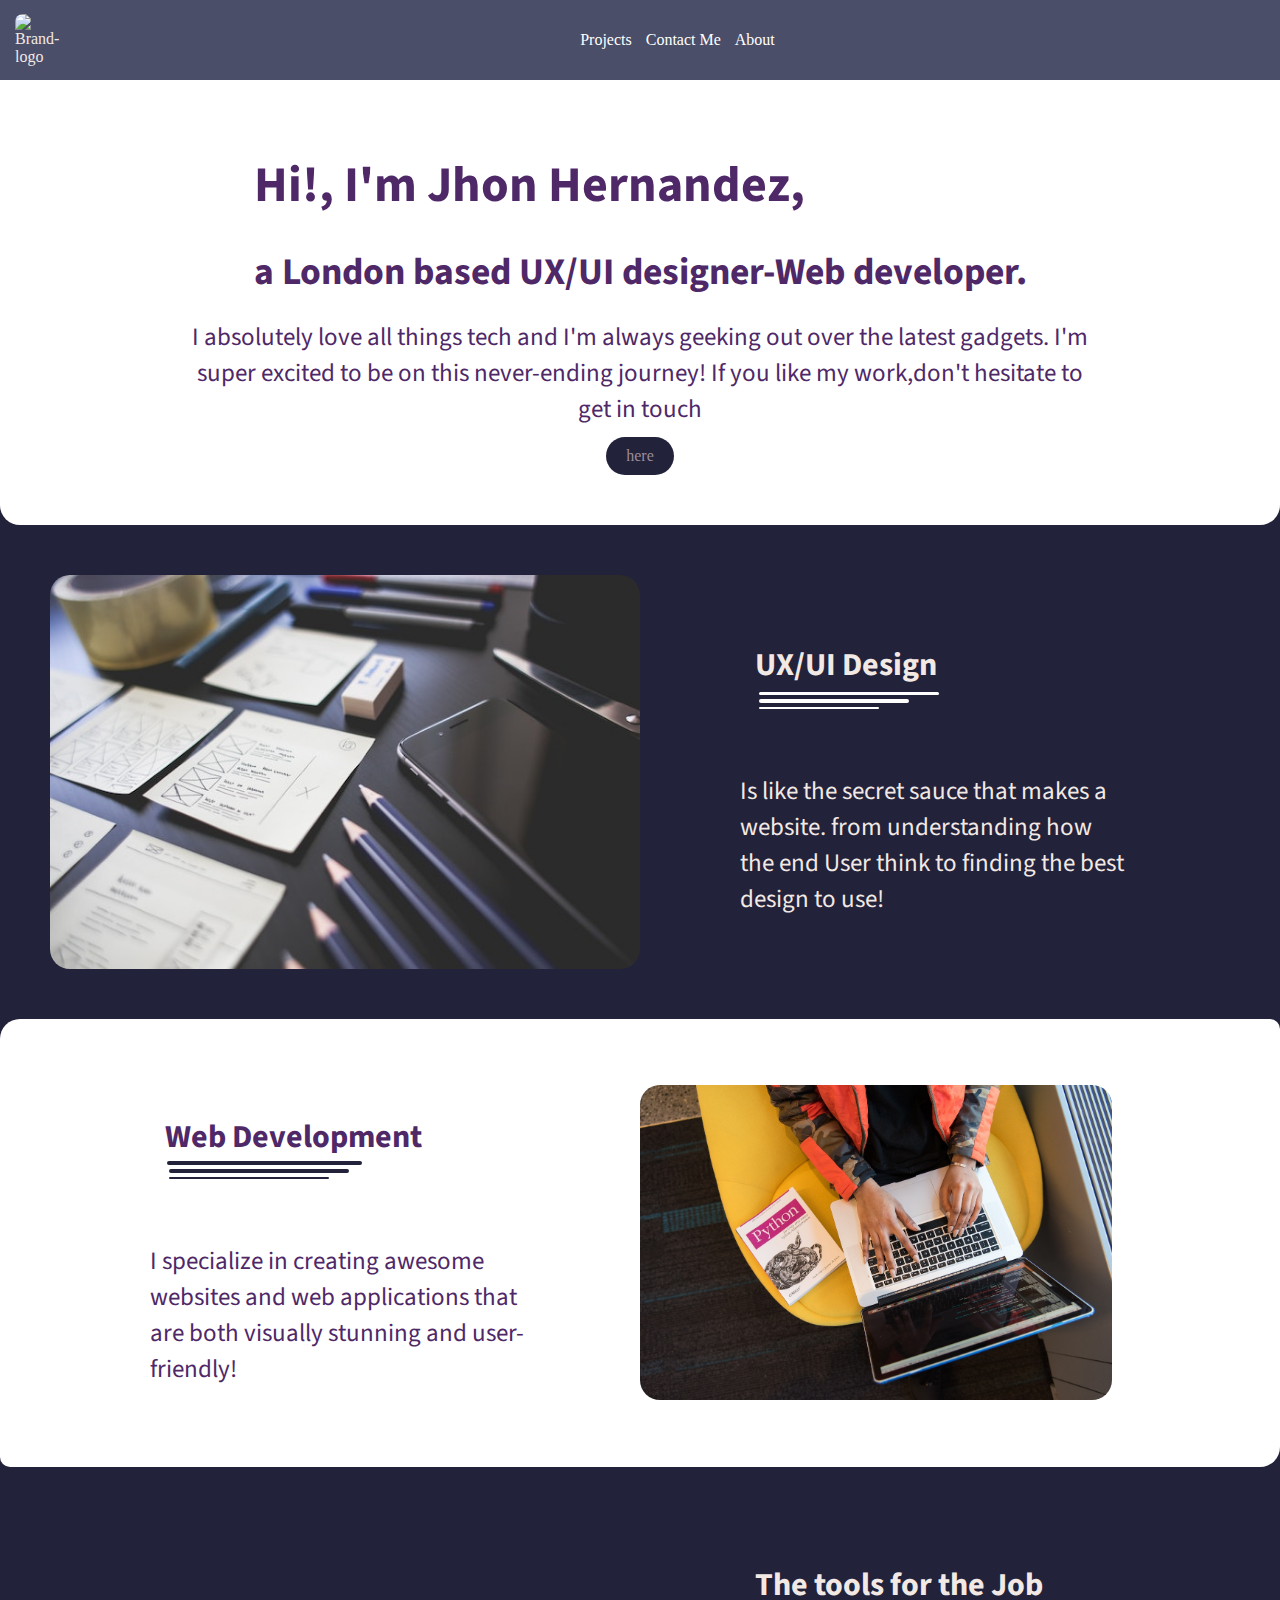
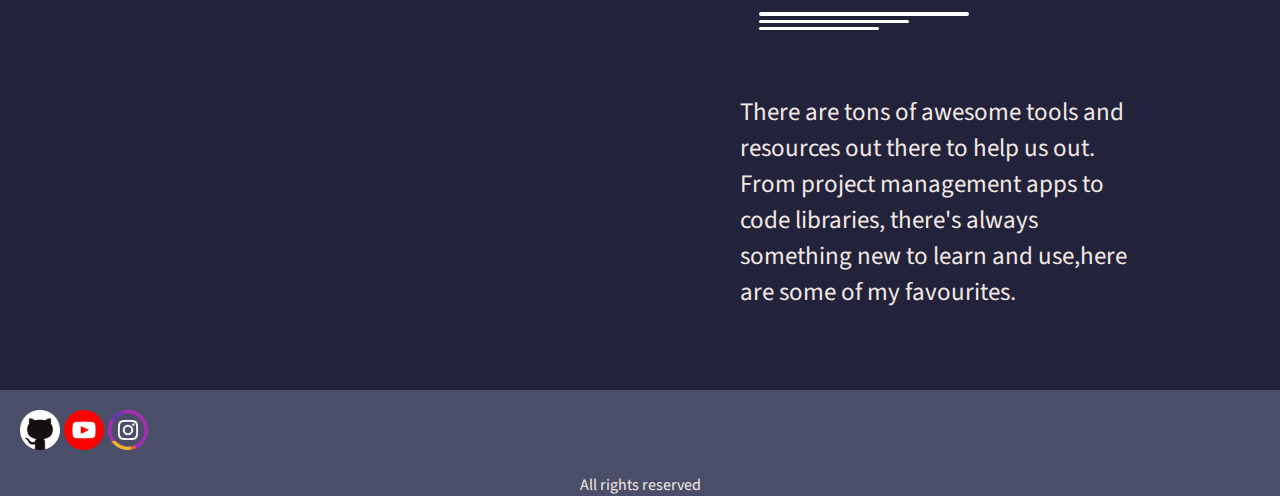
==== index.html @ f1f1e162 "Github Link update" ====
<!DOCTYPE html>
<html lang="en">

<head>

    <meta charset="UTF-8">
    <!-- <meta http-equiv="X-UA-Compatible" content="IE=edge"> -->
    <meta name="viewport" content="width=device-width, initial-scale=1.0">
    <title>Jhon's Portfolio</title>
    <link rel="stylesheet" href="style.css">
    <link rel="preconnect" href="https://fonts.googleapis.com">
    <link rel="preconnect" href="https://fonts.gstatic.com" crossorigin>
    <link
        href="https://fonts.googleapis.com/css2?family=Fira+Sans+Extra+Condensed:wght@700&family=Open+Sans:wght@400;600;700&family=Playfair+Display:wght@600&family=Source+Sans+Pro:wght@400;600&display=swap"
        rel="stylesheet">


        <link rel="preconnect" href="https://fonts.googleapis.com">
        <link rel="preconnect" href="https://fonts.gstatic.com" crossorigin>
        <link
            href="https://fonts.googleapis.com/css2?family=Fira+Sans+Extra+Condensed:wght@700&family=Open+Sans:wght@400;600;700&family=Playfair+Display:wght@600&family=Roboto+Serif:opsz,wght@8..144,300&family=Source+Sans+Pro:wght@400;600&display=swap"
            rel="stylesheet">
    <script src="https://kit.fontawesome.com/8a61adb854.js" crossorigin="anonymous"></script>
</head>

<body>
    <nav class="nav-bar">
    <div class="left">
        <img class ="logo"src="Resources/logo-white.png" class="brand-logo" alt="Brand-logo">
    </div>
    <div class="middle ">
        <a href="projects.html" class="nav-item">Projects</a>
        <a href="contactme.html" class="nav-item">Contact Me</a>
        <a href="" class="nav-item">About</a>
    </div>
                                <div class="right" id="burguer">
                                    <img class="burguer-closed" id="open"src="Resources/menu-square.png" alt="open-menu">
                                    <img class="burguer-open" id="close"src="Resources/x-mark-square.png" alt="open-menu">

                                </div>
</nav>
                                            <a href="projects.html" class="nav-item-burguer">Projects</a>
                                            <a href="contactme.html" class="nav-item-burguer">Contact Me</a>
                                            <a href="" class="nav-item-burguer">About</a>

    <section class="hero">
        <!-- <nav class="nav-bar">
            <div class="left">
             <img src="Resources/logo-1.png" class="brand-logo" alt="Brand-logo">
            </div>
            <div class="middle ">
                <a href="projects.html" class="nav-item">Projects</a>
                <a href="contactme.html" class="nav-item">Contact Me</a>
                <a href="" class="nav-item">About</a>
            </div>

        </nav> -->
        <!-- <video src="Resources/video3.mp4" autoplay loop></video> -->
        <div class="hero-heading">
        <h1 class="name">Hi!, I'm Jhon Hernandez,</h1>
        <h2 class="intro">a  London based UX/UI designer-Web developer.</h2></div>
        <p class="medium-text hidden-mobile">I absolutely love all things tech and I'm always geeking out over the latest gadgets. I'm super excited to be on this never-ending
        journey!

            <!-- Hi, my name is Jhon Hernandez, I was born in Colombia, raised in Italy and Spain(no, I don't have an accent)

            I am now based in London. My main focus is Web development(make stuff work!) and UX/UI(what's the best way
            to make
            stuff!).
 -->
            If you like my work,don't hesitate to get in touch</p>
        <a class="form-btn" href="contactme.html">here</a>
    </section>
        <section class="ux-ui">
            <div class="left-pic div1">
                <img src="Resources/UxUi.jpg" class="expand"alt="UX/UI picture" data-set="animation">
            </div>
            <div class="text-1 div2">
                <h1 class="ux-title">UX/UI Design<span class="outline"></span>
                    <span class="outline-2"></span><span class="outline-3"></span>
</h1>
                <p class="small-text">Is like the secret sauce that makes a website. from understanding how the  end User  think to 
                    finding the best design to use!</p>
            </div>
        </section>
<section class="wd">
        <div class="right-pic div3">
            <img src="Resources/WebDev.jpg"class="srink" alt="Web Development picture" data-set="animation">
        </div>
        <div class="text-1 div4">
            <h1 class="web-title">Web Development<span class="outline-4"></span>
            <span class="outline-5"></span><span class="outline-6"></span></h1>
            <p class="small-text">I specialize in creating awesome websites and web applications that are both visually stunning and user-friendly!</p>
        </div>
    </section>
    <section class="skills">
        <div class="carrousel fa-4x div6">
            <div class="carrousel">
                <i class="fa-brands fa-html5 carrousel-icons"></i>
                <i class="fa-brands fa-css3-alt carrousel-icons"></i>
                <i class="fa-brands fa-js carrousel-icons"></i>
            </div>
            <div class="carrousel">
                <!-- <img src="" alt="Canva Software"> -->
                <!-- <img src="" alt="Miro Software"> -->
                <i class="fa-brands fa-figma carrousel-icons"></i>
            </div>
            <div class="carrousel">
                <i class="fa-brands fa-bootstrap carrousel-icons"></i>
                <i class="fa-brands fa-node  carrousel-icons"></i>
                <!-- <img src="" alt="Tailwind Library"> -->
            </div>
        </div>
        <div class="text-1 div5">
            <h1 class="tech-title">The tools for the Job<span class="outline-7"></span>
            <span class="outline-2"></span><span class="outline-3"></span></h1>
            <p class="small-text">There are tons of awesome tools and resources out there to help us out. From project management apps to code libraries, 
             there's always something new to learn and use,here are some of my favourites.</p>

        </section>
            <button class="to-top" id="scroll-up" title="Go to Top" onclick="topFunction()" type="button"><i class="fa-solid fa-arrow-up fa-xs"></i></button>
    <footer>
        <div class="external-links fa-2x">
            <a href="https://github.com/Jhona21"><img class="icons" src="Resources/github.png" alt="github profile"></a>
            <a href="http://"><img class="icons"src="Resources/youtube.png" alt="youtube channel"></a>
            <a href="http://"><img class="icons" src="Resources/instagram.png" alt="instagram profile"></a>
        </div>
        <div class="rights">
            <p>All rights reserved</p>
        </div>
        <div>
    </footer>
    <script src="script.js"></script>
</body>

</html>
---- style.css ----
/* toDo */
/* fix project view layout as well as the form layout(look for pictures for the form.) */
:root {
    /* primary colours */
    --dark-purple-background-color: #22223B;
    --light-purple-hover-color: #4A4E69;
    --dark-beige-links-color: #9A8C98;
    --light-beige-hover-color: #C9ADA7;
    --light-paraghraph-color: #F2E9E4;

    /* Secondary Colours */
    --animation-purlple-color: #4F2867;
    --white-color: #FFFFFF;

    --small-font:20px;
    --mobile-font:18px;
    --large-font:25px;
}

/* Main Styles */
* {
    margin: 0;
    padding: 0;
    box-sizing: border-box;
}

body {
    background-color: var(--dark-purple-background-color);
    color: var(--light-paraghraph-color);
}

/* -------------------- */
.nav-bar {
    flex-direction: row;
    align-items: center;
    height: 80px;
    display: flex;
    width: 100%;
    background-color: var(--light-purple-hover-color);
}

.navbar-2 {
    background-color: var(--light-purple-hover-color);
}

.logo {
    max-width: 60px;
    max-height: 60px;
    border-radius: 8px;
    margin: 5px 0 5px 15px;
}

.middle {
    margin: auto;
}
.nav-item-burguer{
    display: none;
}
.nav-item {
    color: var(--white-color);
    transition: 1s;
    z-index: 1;
    padding: 5px;
}

.nav-item:hover {
    color: var(--dark-purple-background-color);
}

.left {
    justify-content: space-around;
    align-items: center;
}

.left-pic img {
    width: 100%;
    height: 80px;
}

.right {
            align-items: center;
    display: none;
    width: 80px;
}

.burguer-open {
    opacity: 0;
    position: absolute;
    top: 16;
    left: 300;
}
.burguer-closed,
.burguer-open {
    height: 50px;
    transition: 0.5s;
}
.hidden {
    display: none;
}

.show-mobile {
    display: none;
}
.hide-mobile{
opacity: 1;}
.to-top {
    display: none;
    position: fixed;
    bottom: 20px;
    right: 30px;
    z-index: 99;
    border: none;
    outline: none;
    background-color: red;
    color: white;
    cursor: pointer;
    padding: 15px;
    border-radius: 10px;
    font-size: 18px;
}

.external-links {
    margin: 20px;
}

.icons {
    max-width: 40px;
}

.spacer {
    margin: auto;
    /* padding: 20px 204px */
}

footer {
    display: flex;
    background-color: var(--light-purple-hover-color);
    padding: 0px;
    flex-direction: column;
}

.rights {
    display: inline-block;
    margin: auto;
    text-align: center;
}

.outline {
    display: block;
    background-color: var(--white-color);
    margin: 4px;
    padding: 1.8px;
    max-width: 180px;
    border-radius: 40px;
}

.outline-2 {
    display: block;
    background-color: var(--white-color);
    margin: 4px;
    padding: 1.6px;
    max-width: 150px;
    border-radius: 40px;
}

.outline-3 {
    display: block;
    background-color: var(--white-color);
    margin: 4px;
    padding: 1.2px;
    max-width: 120px;
    border-radius: 40px;
}

.outline-4 {
    display: block;
    background-color: var(--dark-purple-background-color);
    margin: 1.8px;
    padding: 2px;
    max-width: 195px;
    border-radius: 40px;
}

.outline-5 {
    display: block;
    background-color: var(--dark-purple-background-color);
    margin: 4px;
    padding: 1.6px;
    max-width: 180px;
    border-radius: 40px;
}

.outline-6 {
    display: block;
    background-color: var(--dark-purple-background-color);
    margin: 4px;
    padding: 1.2px;
    max-width: 160px;
    border-radius: 40px;
}

.outline-7 {
    display: block;
    background-color: var(--white-color);
    margin: 4px;
    padding: 2px;
    max-width: 210px;
    border-radius: 40px;
}

/* Index-Styles */


a {
    text-decoration: none;
    color: var(--dark-beige-links-color);
}

section {
    display: grid;
    grid-template-columns: 0.5fr 0.5fr;
    grid-column-gap: 0px;
    padding: 50px;
    align-items: center;
    justify-items: center;
}

.div1 {
    grid-area: 1 / 1 / 2 / 2;
}

.div2 {
    grid-area: 1 / 2 / 2 / 3;
}

.div3 {
    grid-area: 2 / 2 / 3 / 3;
}

.div4 {
    grid-area: 2 / 1 / 3 / 2;
}

h1,
h2 {
    padding: 5px;
    margin: 15px;
    font-family: 'Fira Sans Extra Condensed', sans-serif;
    font-family: 'Open Sans', sans-serif;
    font-family: 'Playfair Display', serif;
    font-family: 'Source Sans Pro', sans-serif;
}

.name,
.intro {
    /* margin: 0px auto; */
}

.web-title,
.ux-title,
.tech-title {
    margin-bottom: 50px;
    display: block;
}

p {
    font-family: 'Fira Sans Extra Condensed', sans-serif;
    font-family: 'Open Sans', sans-serif;
    font-family: 'Playfair Display', serif;
    font-family: 'Roboto Serif', serif;
    font-family: 'Source Sans Pro', sans-serif;
}

.hero {
    display: flex;
    flex-direction: column;
    align-items: center;
    margin: auto;
    padding-bottom: 50px;
    background-color: var(--white-color);
    color: var(--animation-purlple-color);
    gap: 0;
    border-radius: 0 0 20px 20px;
}

.hero-heading {
    font-size:var(--large-font);
}
.form-btn{
    background-color: var(--dark-purple-background-color);
    padding: 10px 20px;
    border-radius: 20px;
    margin: 10px 0 0 0;
}
.ux-ui {
    background-color: var(--dark-purple-background-color);
}

.wd {
    background-color: var(--white-color);
    color: var(--animation-purlple-color);
    border-radius: 20px 10px 20px 10px;
}

.small-text, .small-text-2 {
    max-width: 400px;
    padding: 5px;
    text-indent: 0;
    font-size: var(--large-font);
}

.small-text-2{
    
}

.medium-text {
    max-width: 900px;
    text-align: center;
    /* margin: auto; */
font-size: var(--large-font);}

.left-pic img,
.right-pic img {
    border-radius: 20px;
    /* max-width: 100%; */
    height: auto;
    display: block;
    /* margin: 5px auto 5px auto; */
}

.srink:hover,.expand:hover{
    opacity: 0.9;
}

.text-1 {
    margin: 25px;
}

.carrousel {
    display: inline-block;
    align-items: center;
    justify-content: center;
    padding: 25px;
    height: auto;
    display: block;
    margin: 5px auto 5px auto;
    animation-direction: alternate;
}

.carrousel-icons {
    position: relative;
    z-index: 1;
    animation: left linear 2s infinite;
}



@keyframes right {
    0%{
        left: 0px;
        top: 0px;
    }

    50% {
        top: 5px;
    }

    100% {
        left: 0px;
        top: 0px;
    }
}

@keyframes left {
    0% {
            left: 0px;
            top: 0px;
        }
    
        50% {
            top: 5px;
        }
    
        100% {
            left: 0px;
            top: 0px;
        }
}


/* create a keyframe for the outlines to right animation, it has to be smooth. */
.red {
    color: red;
}

.black {
    color: black;
}

.srink {
    width: 80%;
}

.expand {
    width: 80%;
}

/* ------- */

/* Contact-Styles */
.contact-grid {
    margin: 20px;
    display: grid;
    grid-template-columns: repeat(2, 1fr);
    grid-template-rows: 1fr;
    grid-column-gap: 0px;
    grid-row-gap: 0px;
}

.contact-me-layout {
    min-height: 100vh;
    min-height: 100dvh;
    display: grid;
    grid-template-rows: auto 1fr auto;
}

.form {
    display: grid;
    grid-template-columns: 1fr;
    grid-template-rows: repeat(4, 1fr);
    grid-row-gap: 20px;
    /* max-width: 700px; */
    /* border: 1px solid red; */
}

label {
    display: block;
    margin: 0 0 5px 20px;
    /* margin: 50px; */
}

.client-input {
    margin: auto 0;
    width: 100%;
}

input {
    width: 100%;
    border-radius: 15px;
    padding: 20px;
}

textarea {
    width: 80%;
    height: 100px;
    padding: 20px;
    border-radius: 20px;
}

.project-grid {
    display: grid;
    grid-template-columns: 0.5fr 1fr;
    grid-template-rows: 400px;
    column-gap: 10px;
    row-gap: 10px;
    margin: 20px;
}

.form input::placeholder {
    padding: 10px;
}

.form textarea::placeholder {
    padding-left: 10px;
}

.submit-btn {
    max-width: 250px;
    max-height: 50px;
    border-radius: 25px;
    margin: 20px 0;
}

/* when found the gif img, try the styles below */
/* gif-img{
    width:100%;
    height:0;
    padding-bottom:75%;
    position:relative;
    border-radius: 25px;
} */
/* ------------------------------- */
.project-pic {
    padding: 25px;
    margin: 25px;
}

.project-pic img {
    max-width: 500px;
    border-radius: 25px;
}

.text-2 {
    padding: 20px;
    margin: auto;
    /* max-width: 500px; */
}

@media (max-width: 950px) {
    section {
        padding: 25px;
        display: grid;
        grid-template-columns: 0.5fr 0.5fr;
    }

    .project-grid {
        display: grid;
        grid-template-rows: 400px;
        column-gap: 10px;
        row-gap: 10px;
        margin: 20px;
    }

    .show-mobile {
        display: none;
    }

    .project-pic img {
        max-width: 400px;
        border-radius: 25px;
    }

    .left-pic img,
    .right-pic img {
        border-radius: 20px;
        max-width: 350px;
        height: auto;
        display: block;
    }

    .text-2 {
        padding: 50px;
        margin-top: 0;
    }

    .to-top {
        display: none;
    }

    .carrousel {
        padding: 10px;
    }
}

@media (max-width: 770px) {
    section.hero {
        gap: 0;
    }

    .hero h1 {
        margin-bottom: 0;
    }

    .hero h2 {
        margin-top: 0;
    }

    section {
        padding: 25px;
        grid-template-columns: 1fr;
        gap: 0.9rem;
    }

    .div1 {
        grid-area: 2 / 1 / 3 / 2;
    }

    .div2 {
        grid-area: 1 / 1 / 2 / 2;
    }

    .div4 {
        grid-area: 2 / 1 / 4 / 2;
    }

    .div3 {
        grid-area: 4 / 1 / 5 / 2;
    }

    .div6 {
        grid-area: 6 / 1 / 7 / 2;
    }

    .div5 {
        grid-area: 5 / 1 / 1 / 2;
    }

    .to-top {
        display: none;
    }

    .outline {
        display: block;
        background-color: var(--white-color);
        margin: 4px auto;
        padding: 1.8px;
        max-width: 180px;
        border-radius: 40px;
    }

    .outline-2 {
        display: block;
        background-color: var(--white-color);
        margin: 4px auto;
        padding: 1.6px;
        max-width: 150px;
        border-radius: 40px;
    }

    .outline-3 {
        display: block;
        background-color: var(--white-color);
        margin: 4px auto;
        padding: 1.2px;
        max-width: 120px;
        border-radius: 40px;
    }

    .outline-4 {
        display: block;
        background-color: var(--dark-purple-background-color);
        margin: 4px auto;
        padding: 2px;
        max-width: 195px;
        border-radius: 40px;
    }

    .outline-5 {
        display: block;
        background-color: var(--dark-purple-background-color);
        margin: 4px auto;
        padding: 1.6px;
        max-width: 180px;
        border-radius: 40px;
    }

    .outline-6 {
        display: block;
        background-color: var(--dark-purple-background-color);
        margin: 4px auto;
        padding: 1.2px;
        max-width: 160px;
        border-radius: 40px;
    }

    .outline-7 {
        display: block;
        background-color: var(--white-color);
        margin: 4px auto;
        padding: 2px;
        max-width: 210px;
        border-radius: 40px;
    }

    .left-pic img,
    .right-pic img {
        border-radius: 20px;
        width: 100%;
        height: 100%;
        display: block;
        margin: 5px auto 5px auto;
        padding: 5px;
    }

    .hidden-mobile {
        display: none;
    }

    .carrousel {
        max-height: 200px;
    }

    .project-grid {
        display: grid;
        grid-template-columns: 50% 50%;
        grid-template-rows: 200px;
        column-gap: 10px;
        row-gap: 10px;
        margin: 20px;
    }

    .project-pic {
        padding: 25px;
        margin: 25px;
    }

    .project-pic img {
        max-width: 250px;
        border-radius: 25px;
    }

    .small-text {
        max-width: 100%;
        padding: 5px;
    }

    .text-1 {
        margin: 15px;
        text-align: center;
    }

    .text-2 {
        padding: 50px;
        margin-top: 0;
    }

    .contact-grid {
        margin: 20px;
        display: grid;
        grid-template-columns: repeat(1, 1fr);
        grid-template-rows: 1fr;
        grid-column-gap: 0px;
        grid-row-gap: 0px;
    }

    .carrousel {
        padding: 0;
    }
    .skills{
        margin: 50px 20px;
    }
}

@media (max-width: 500px) {

    input {
        width: 100%;
        height: 22%;
    }

    .nav-bar {
        justify-content: space-between;
    }
    .show{
        display: block;
        text-align: center;
        padding: 8px;
        color:var(--white-color);
    }

  .nav-item-burguer:hover {
        background-color: var(--dark-beige-links-color);
    }

    .middle {
        display: none;
    }

    .right {
        display: flex;
    }

    .form {
        grid-row-gap: 10px;
    }

    textarea {
        width: 100%;
    }

    .contact-grid {
        align-content: center;
    }

    .client-input {
        width: 100%;
        margin: 0;
    }

    .text-2 {
        padding: 30px;
    }

    .small-text {
        text-align: center;
    }

    .gif-img {
        display: none;
    }

    .submit-btn {
        padding: 10px;
        max-width: 100%;
    }

    .web-title,
    .ux-title,
    .tech-title {
        margin-bottom: 30px;
    }

    .outline {
        display: block;
        background-color: var(--white-color);
        margin: 4px auto;
        padding: 1.8px;
        max-width: 180px;
        border-radius: 40px;
    }

    .outline-2 {
        display: block;
        background-color: var(--white-color);
        margin: 4px auto;
        padding: 1.4px;
        max-width: 150px;
        border-radius: 40px;
    }

    .outline-3 {
        display: block;
        background-color: var(--white-color);
        margin: 4px auto;
        padding: 1.2px;
        max-width: 120px;
        border-radius: 40px;
    }

    .outline-4 {
        display: block;
        background-color: var(--dark-purple-background-color);
        margin: 4px auto;
        padding: 2px;
        max-width: 195px;
        border-radius: 40px;
    }

    .outline-5 {
        display: block;
        background-color: var(--dark-purple-background-color);
        margin: 4px auto;
        padding: 1.6px;
        max-width: 180px;
        border-radius: 40px;
    }

    .outline-6 {
        display: block;
        background-color: var(--dark-purple-background-color);
        margin: 4px auto;
        padding: 1.2px;
        max-width: 160px;
        border-radius: 40px;
    }

    .outline-7 {
        display: block;
        background-color: var(--white-color);
        margin: 4px auto;
        padding: 2px;
        max-width: 210px;
        border-radius: 40px;
    }

    .to-top {
        display: none;
    }
}
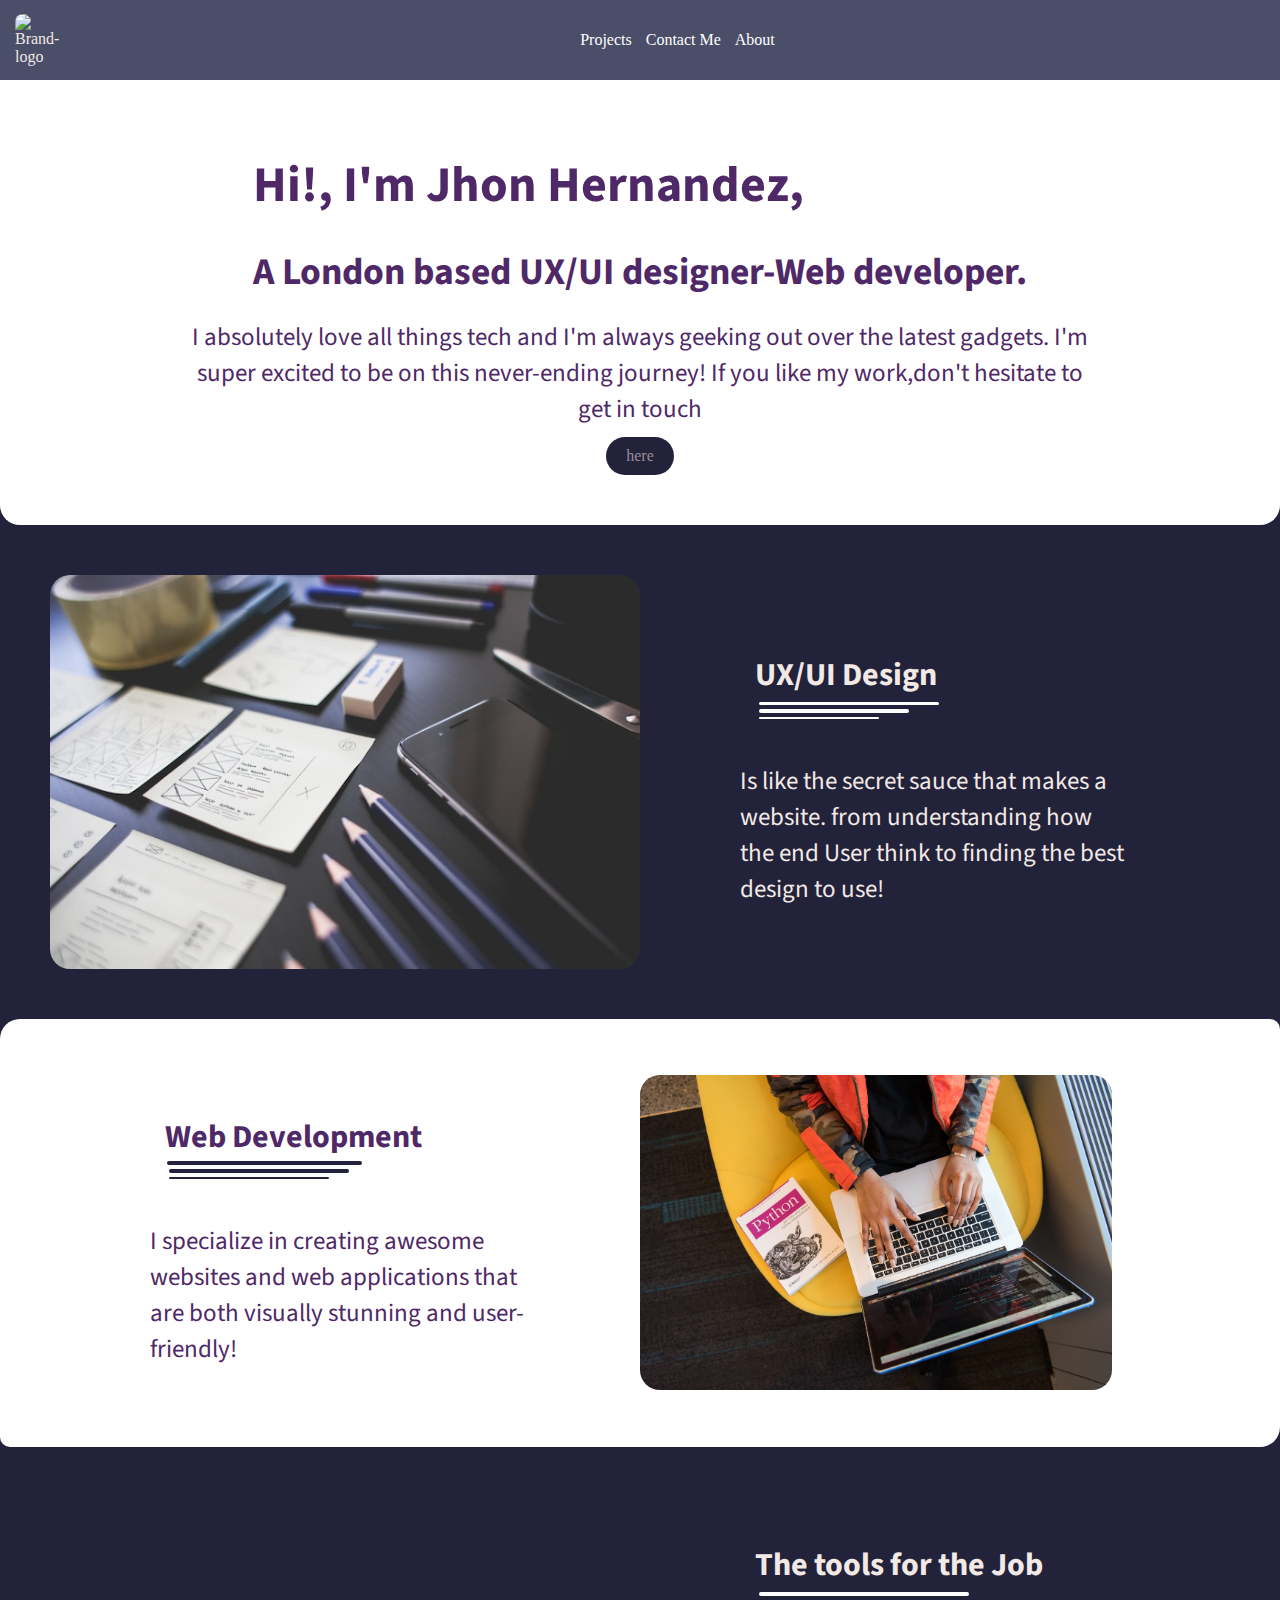
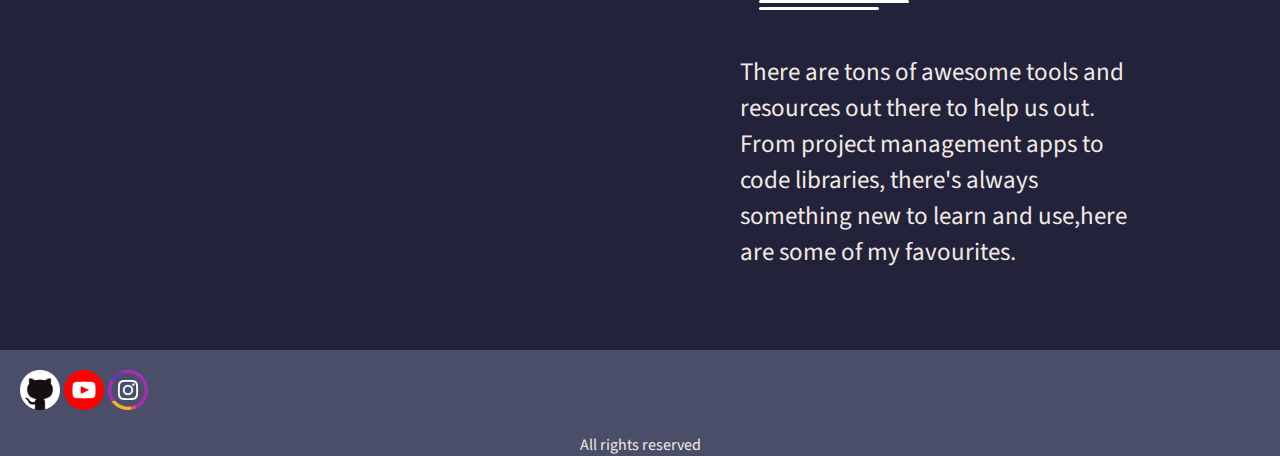
==== commit 5afeef90: "fixed missing links and styles, fixed burguer menu animation transition" ====
--- a/index.html
+++ b/index.html
@@ -2,7 +2,15 @@
 <html lang="en">
 
 <head>
+<!-- Google tag (gtag.js) -->
+<script async src="https://www.googletagmanager.com/gtag/js?id=G-2TBPN1GDX0"></script>
+<script>
+  window.dataLayer = window.dataLayer || [];
+  function gtag(){dataLayer.push(arguments);}
+  gtag('js', new Date());
 
+  gtag('config', 'G-2TBPN1GDX0');
+</script>
     <meta charset="UTF-8">
     <!-- <meta http-equiv="X-UA-Compatible" content="IE=edge"> -->
     <meta name="viewport" content="width=device-width, initial-scale=1.0">
@@ -13,8 +21,6 @@
     <link
         href="https://fonts.googleapis.com/css2?family=Fira+Sans+Extra+Condensed:wght@700&family=Open+Sans:wght@400;600;700&family=Playfair+Display:wght@600&family=Source+Sans+Pro:wght@400;600&display=swap"
         rel="stylesheet">
-
-
         <link rel="preconnect" href="https://fonts.googleapis.com">
         <link rel="preconnect" href="https://fonts.gstatic.com" crossorigin>
         <link
@@ -31,7 +37,7 @@
     <div class="middle ">
         <a href="projects.html" class="nav-item">Projects</a>
         <a href="contactme.html" class="nav-item">Contact Me</a>
-        <a href="" class="nav-item">About</a>
+        <a href="index.html" class="nav-item">About</a>
     </div>
                                 <div class="right" id="burguer">
                                     <img class="burguer-closed" id="open"src="Resources/menu-square.png" alt="open-menu">
@@ -41,7 +47,7 @@
 </nav>
                                             <a href="projects.html" class="nav-item-burguer">Projects</a>
                                             <a href="contactme.html" class="nav-item-burguer">Contact Me</a>
-                                            <a href="" class="nav-item-burguer">About</a>
+                                            <a href="index.html" class="nav-item-burguer">About</a>
 
     <section class="hero">
         <!-- <nav class="nav-bar">
@@ -58,16 +64,9 @@
         <!-- <video src="Resources/video3.mp4" autoplay loop></video> -->
         <div class="hero-heading">
         <h1 class="name">Hi!, I'm Jhon Hernandez,</h1>
-        <h2 class="intro">a  London based UX/UI designer-Web developer.</h2></div>
+        <h2 class="intro">A  London based UX/UI designer-Web developer.</h2></div>
         <p class="medium-text hidden-mobile">I absolutely love all things tech and I'm always geeking out over the latest gadgets. I'm super excited to be on this never-ending
         journey!
-
-            <!-- Hi, my name is Jhon Hernandez, I was born in Colombia, raised in Italy and Spain(no, I don't have an accent)
-
-            I am now based in London. My main focus is Web development(make stuff work!) and UX/UI(what's the best way
-            to make
-            stuff!).
- -->
             If you like my work,don't hesitate to get in touch</p>
         <a class="form-btn" href="contactme.html">here</a>
     </section>
@@ -96,18 +95,18 @@
     <section class="skills">
         <div class="carrousel fa-4x div6">
             <div class="carrousel">
-                <i class="fa-brands fa-html5 carrousel-icons"></i>
-                <i class="fa-brands fa-css3-alt carrousel-icons"></i>
-                <i class="fa-brands fa-js carrousel-icons"></i>
+                <i class="fa-brands fa-html5 carrousel-icons" data-set="icon-1"></i>
+                <i class="fa-brands fa-css3-alt carrousel-icons" data-set="icon-2"></i>
+                <i class="fa-brands fa-js carrousel-icons" data-set="icon-3"></i>
             </div>
             <div class="carrousel">
                 <!-- <img src="" alt="Canva Software"> -->
                 <!-- <img src="" alt="Miro Software"> -->
-                <i class="fa-brands fa-figma carrousel-icons"></i>
+                <i class="fa-brands fa-figma carrousel-icons" data-set="icon-3"></i>
             </div>
             <div class="carrousel">
-                <i class="fa-brands fa-bootstrap carrousel-icons"></i>
-                <i class="fa-brands fa-node  carrousel-icons"></i>
+                <i class="fa-brands fa-bootstrap carrousel-icons" data-set="icon-4"></i>
+                <i class="fa-brands fa-node  carrousel-icons" data-set="icon-5"></i>
                 <!-- <img src="" alt="Tailwind Library"> -->
             </div>
         </div>
@@ -121,9 +120,9 @@
             <button class="to-top" id="scroll-up" title="Go to Top" onclick="topFunction()" type="button"><i class="fa-solid fa-arrow-up fa-xs"></i></button>
     <footer>
         <div class="external-links fa-2x">
-            <a href="https://github.com/Jhona21"><img class="icons" src="Resources/github.png" alt="github profile"></a>
-            <a href="http://"><img class="icons"src="Resources/youtube.png" alt="youtube channel"></a>
-            <a href="http://"><img class="icons" src="Resources/instagram.png" alt="instagram profile"></a>
+            <a href="https://github.com/Jhona21" target="_blank" rel="noopener"><img class="icons" src="Resources/github.png" alt="github profile"></a>
+            <a href="http://" target="_blank" rel="noopener"><img class="icons"src="Resources/youtube.png" alt="youtube channel"></a>
+            <a href="http://" target="_blank" rel="noopener"><img class="icons" src="Resources/instagram.png" alt="instagram profile"></a>
         </div>
         <div class="rights">
             <p>All rights reserved</p>
@@ -133,4 +132,4 @@
     <script src="script.js"></script>
 </body>
 
-</html>+</html>
--- a/style.css
+++ b/style.css
@@ -14,6 +14,7 @@
 
     --small-font:20px;
     --mobile-font:18px;
+    --mobile-medium-font:20px;
     --large-font:25px;
 }
 
@@ -39,10 +40,6 @@
     background-color: var(--light-purple-hover-color);
 }
 
-.navbar-2 {
-    background-color: var(--light-purple-hover-color);
-}
-
 .logo {
     max-width: 60px;
     max-height: 60px;
@@ -86,8 +83,8 @@
 .burguer-open {
     opacity: 0;
     position: absolute;
-    top: 16;
-    left: 300;
+    /* top: 16px;
+    left: 300px; */
 }
 .burguer-closed,
 .burguer-open {
@@ -97,12 +94,14 @@
 .hidden {
     display: none;
 }
-
-.show-mobile {
+.show-mobile,
+.show-mobile-2{
     display: none;
+    opacity: 0;
 }
 .hide-mobile{
-opacity: 1;}
+opacity: 1;
+}
 .to-top {
     display: none;
     position: fixed;
@@ -259,7 +258,7 @@
 .web-title,
 .ux-title,
 .tech-title {
-    margin-bottom: 50px;
+    margin-bottom: 30px;
     display: block;
 }
 
@@ -421,7 +420,7 @@
     min-height: 100vh;
     min-height: 100dvh;
     display: grid;
-    grid-template-rows: auto 1fr auto;
+    grid-template-rows: auto auto auto auto  1fr auto;
 }
 
 .form {
@@ -515,21 +514,40 @@
 
     .project-grid {
         display: grid;
-        grid-template-rows: 400px;
+        grid-template-columns: 50% 50%;
+        grid-template-rows: 300px;
         column-gap: 10px;
         row-gap: 10px;
         margin: 20px;
     }
-
-    .show-mobile {
-        display: none;
-    }
-
+.hidden-mobile{
+    display: none;
+}
+    .show-mobile,
+    .show-mobile-2 {
+        display: block;
+    }
+    .project-pic {
+        position: relative;
+        padding: 25px;
+        margin: 25px;
+    }
+    .show-mobile-2 {
+        position: absolute;
+        top: 70%;
+        left: 38%;
+        transform: translate(-50%, -50%);
+        text-align: center;
+        color: white;
+    }
+    .overlay-title {
+        margin: 2px
+    }
     .project-pic img {
-        max-width: 400px;
+        max-width: 300px;
         border-radius: 25px;
     }
-
+ 
     .left-pic img,
     .right-pic img {
         border-radius: 20px;
@@ -683,22 +701,34 @@
     .project-grid {
         display: grid;
         grid-template-columns: 50% 50%;
-        grid-template-rows: 200px;
+        grid-template-rows:300px;
         column-gap: 10px;
         row-gap: 10px;
         margin: 20px;
     }
 
     .project-pic {
+        position: relative;
         padding: 25px;
         margin: 25px;
     }
 
     .project-pic img {
-        max-width: 250px;
+        position: relative;
+        max-width: 280px;
         border-radius: 25px;
-    }
-
+    }    
+        .show-mobile-2 {
+            position: absolute;
+            top: 65%;
+            left: 40%;
+            transform: translate(-50%, -50%);
+            text-align: center;
+            color: white;
+        }
+        .overlay-title{
+            margin:2px
+        }
     .small-text {
         max-width: 100%;
         padding: 5px;
@@ -737,10 +767,29 @@
         width: 100%;
         height: 22%;
     }
-
+ section{
+    padding:10px
+ }
     .nav-bar {
         justify-content: space-between;
     }
+    .show-mobile{
+        display: block;
+    }
+           .project-pic {
+               position: relative;
+               padding: 25px;
+               margin: 25px;
+           }
+    
+           .show-mobile-2 {
+               position: absolute;
+               top: 50%;
+               left: 50%;
+               transform: translate(-50%, -50%);
+               text-align: center;
+               color: white;
+           }
     .show{
         display: block;
         text-align: center;
@@ -783,8 +832,24 @@
 
     .small-text {
         text-align: center;
-    }
-
+        font-size: var(--mobile-medium-font)
+    }
+    .project-grid {
+       display: grid;
+        grid-template-rows: 280px;
+        column-gap: 15px;
+        row-gap: 10px;
+        margin: 15px;
+    }
+    .project-pic {
+        padding: 10px;
+        margin: 10px;
+    }
+    .project-pic img {
+        max-width: 150px;
+        height: 200px;
+        border-radius: 25px;
+    }
     .gif-img {
         display: none;
     }
@@ -794,10 +859,8 @@
         max-width: 100%;
     }
 
-    .web-title,
-    .ux-title,
-    .tech-title {
-        margin-bottom: 30px;
+    .web-title,.ux-title,.tech-title {
+        margin-bottom: 20px;
     }
 
     .outline {
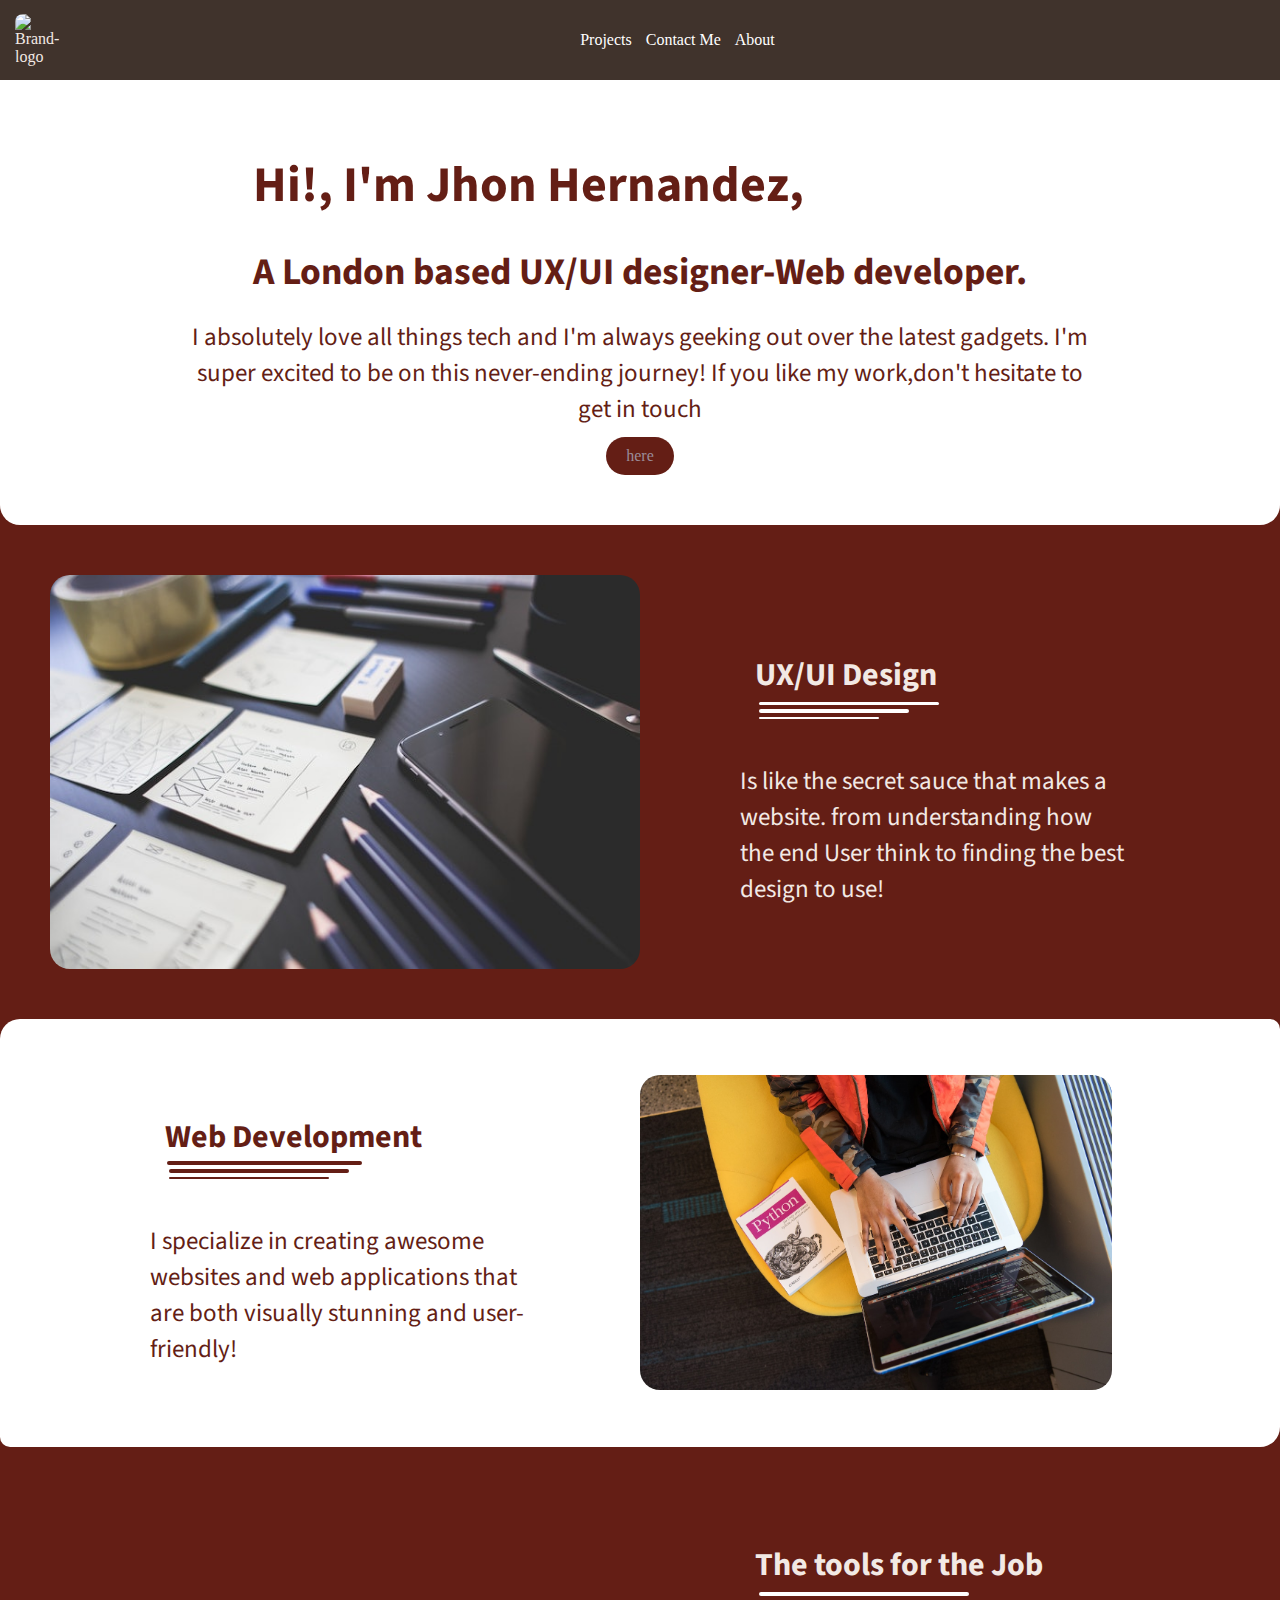
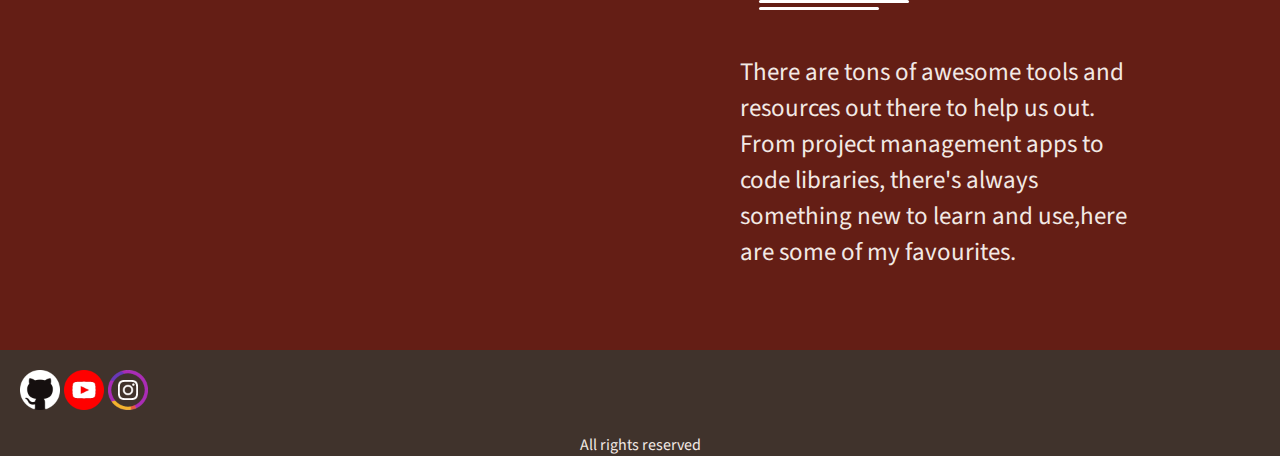
==== commit ff760cf6: "Reworked the burguer menu with a newer transition and adjusted the js toggle" ====
--- a/index.html
+++ b/index.html
@@ -1,3 +1,5 @@
+<!-- will finish this on 2024!-->
+ 
 <!DOCTYPE html>
 <html lang="en">
 
@@ -39,29 +41,19 @@
         <a href="contactme.html" class="nav-item">Contact Me</a>
         <a href="index.html" class="nav-item">About</a>
     </div>
-                                <div class="right" id="burguer">
-                                    <img class="burguer-closed" id="open"src="Resources/menu-square.png" alt="open-menu">
-                                    <img class="burguer-open" id="close"src="Resources/x-mark-square.png" alt="open-menu">
+    <div class="right" id="burguer">
+        <img class="burguer-closed" id="open" src="Resources/menu-square.png" alt="open-menu">
+        <img class="burguer-open" id="close" src="Resources/x-mark-square.png" alt="close-menu">
+    </div>
+    <div id="mobile-menu" class="hidden">
+        <a href="projects.html" class="nav-item-burguer">Projects</a>
+        <a href="contactme.html" class="nav-item-burguer">Contact Me</a>
+        <a href="index.html" class="nav-item-burguer">About</a>
+    </div>
+</nav>
 
-                                </div>
-</nav>
-                                            <a href="projects.html" class="nav-item-burguer">Projects</a>
-                                            <a href="contactme.html" class="nav-item-burguer">Contact Me</a>
-                                            <a href="index.html" class="nav-item-burguer">About</a>
 
     <section class="hero">
-        <!-- <nav class="nav-bar">
-            <div class="left">
-             <img src="Resources/logo-1.png" class="brand-logo" alt="Brand-logo">
-            </div>
-            <div class="middle ">
-                <a href="projects.html" class="nav-item">Projects</a>
-                <a href="contactme.html" class="nav-item">Contact Me</a>
-                <a href="" class="nav-item">About</a>
-            </div>
-
-        </nav> -->
-        <!-- <video src="Resources/video3.mp4" autoplay loop></video> -->
         <div class="hero-heading">
         <h1 class="name">Hi!, I'm Jhon Hernandez,</h1>
         <h2 class="intro">A  London based UX/UI designer-Web developer.</h2></div>
--- a/style.css
+++ b/style.css
@@ -1,15 +1,15 @@
-/* toDo */
+/* toDo
 /* fix project view layout as well as the form layout(look for pictures for the form.) */
 :root {
     /* primary colours */
-    --dark-purple-background-color: #22223B;
-    --light-purple-hover-color: #4A4E69;
+    --dark-purple-background-color:#641E15;
+    --light-purple-hover-color: #40332C;
     --dark-beige-links-color: #9A8C98;
     --light-beige-hover-color: #C9ADA7;
     --light-paraghraph-color: #F2E9E4;
 
     /* Secondary Colours */
-    --animation-purlple-color: #4F2867;
+    --animation-purlple-color: #641E15;
     --white-color: #FFFFFF;
 
     --small-font:20px;
@@ -81,8 +81,8 @@
 }
 
 .burguer-open {
+    position: absolute;
     opacity: 0;
-    position: absolute;
     /* top: 16px;
     left: 300px; */
 }
@@ -249,11 +249,11 @@
     font-family: 'Playfair Display', serif;
     font-family: 'Source Sans Pro', sans-serif;
 }
-
-.name,
+/* need to check what was this for */
+/* .name,
 .intro {
-    /* margin: 0px auto; */
-}
+    /* margin: 0px auto; 
+} */
 
 .web-title,
 .ux-title,
@@ -543,11 +543,14 @@
     .overlay-title {
         margin: 2px
     }
+    .overlay-p{
+        color: var(--light-paraghraph-color);
+    }
     .project-pic img {
         max-width: 300px;
         border-radius: 25px;
     }
- 
+
     .left-pic img,
     .right-pic img {
         border-radius: 20px;
@@ -929,4 +932,52 @@
     .to-top {
         display: none;
     }
+    /* Mobile Menu (hidden by default) */
+#mobile-menu {
+    display: none;
+    background-color: #fff;
+    position: absolute;
+    top: 80px;
+    right: 0;
+    width: 100%;
+    padding: 10px;
+    text-align: center;
+}
+
+#mobile-menu a {
+    display: block;
+    padding: 10px;
+    text-decoration: none;
+    color: #333;
+    font-size: 18px;
+}
+
+#mobile-menu.hidden {
+    display: none;
+}
+
+/* Burger menu icons */
+.burguer-closed {
+    display: block;
+}
+
+/* .burguer-open {
+    display: none;
+} */
+
+/* When the mobile menu is open, show the 'close' icon */
+#mobile-menu.open {
+    display: block;
+    opacity: 1;
+    z-index: 1;
+}
+
+#burguer.open .burguer-closed {
+    display: none;
+}
+
+#burguer.open .burguer-open {
+    display: block;
+}
+
 }